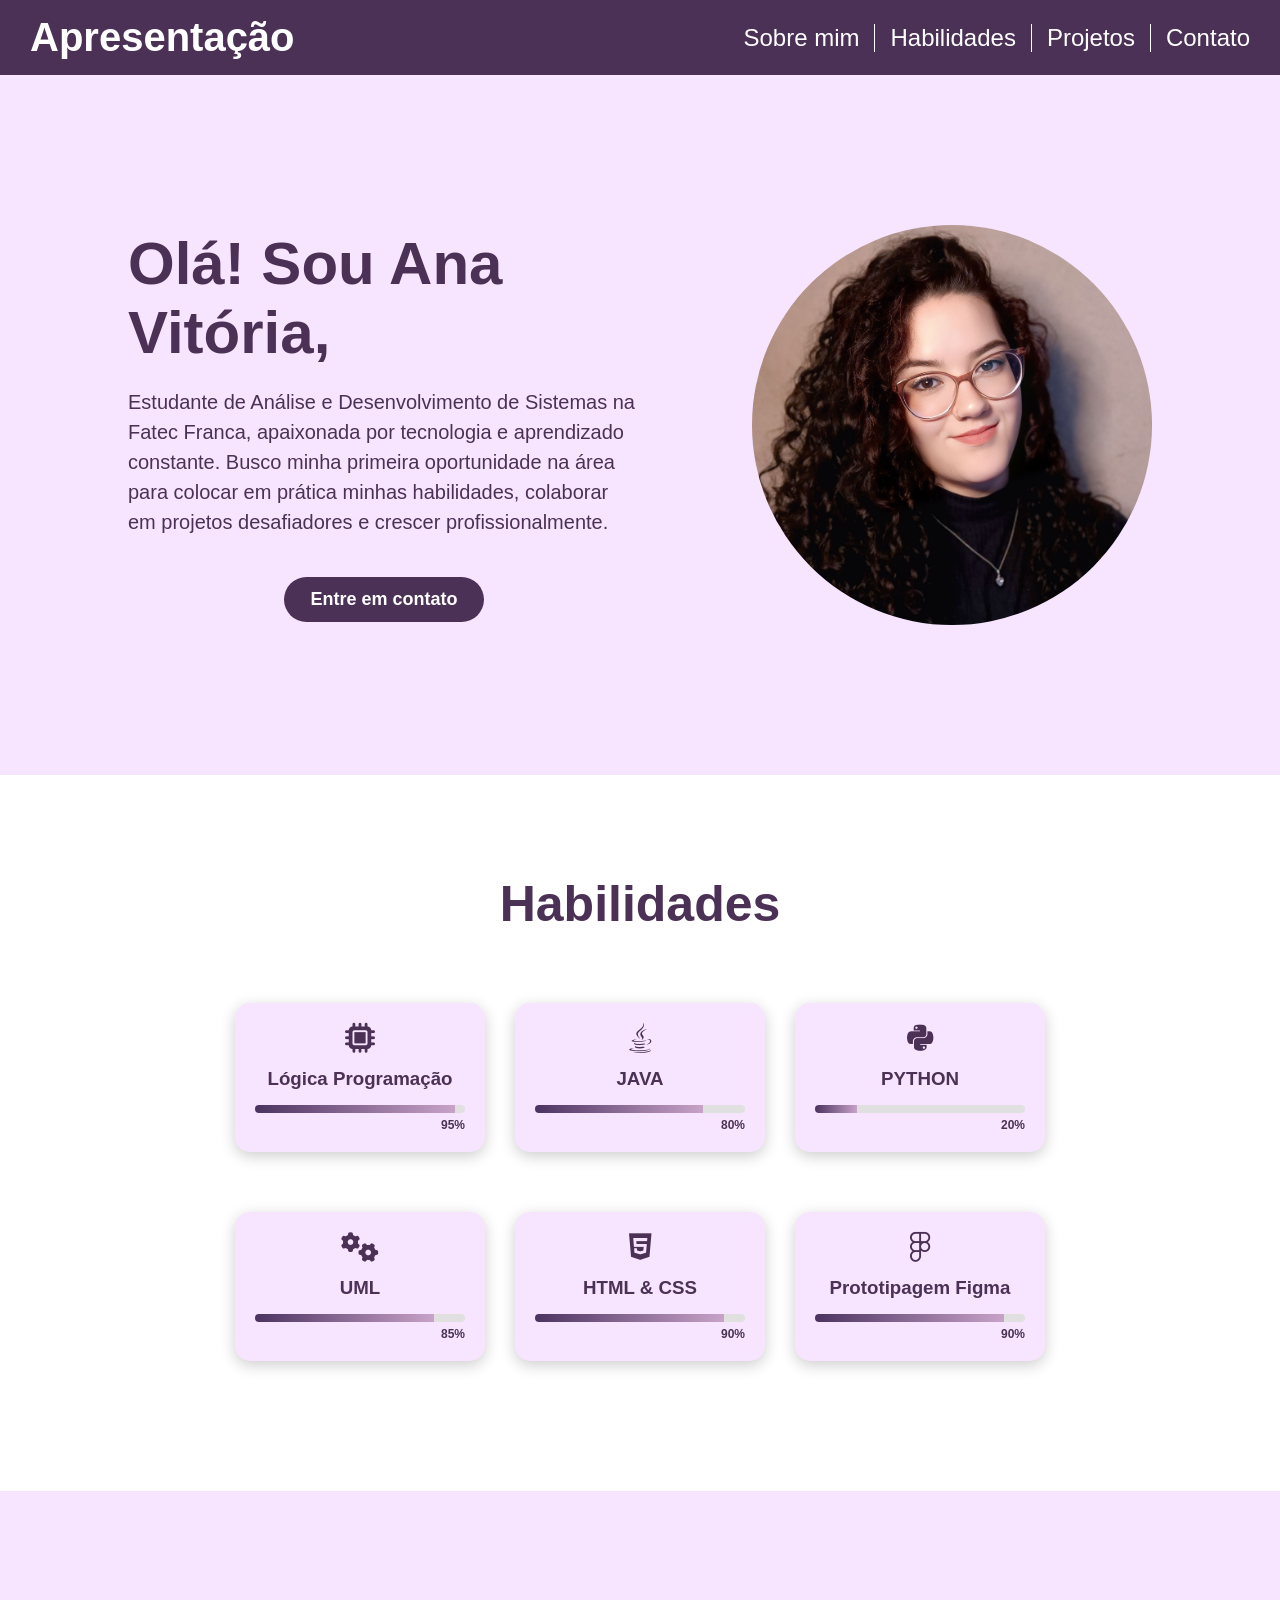
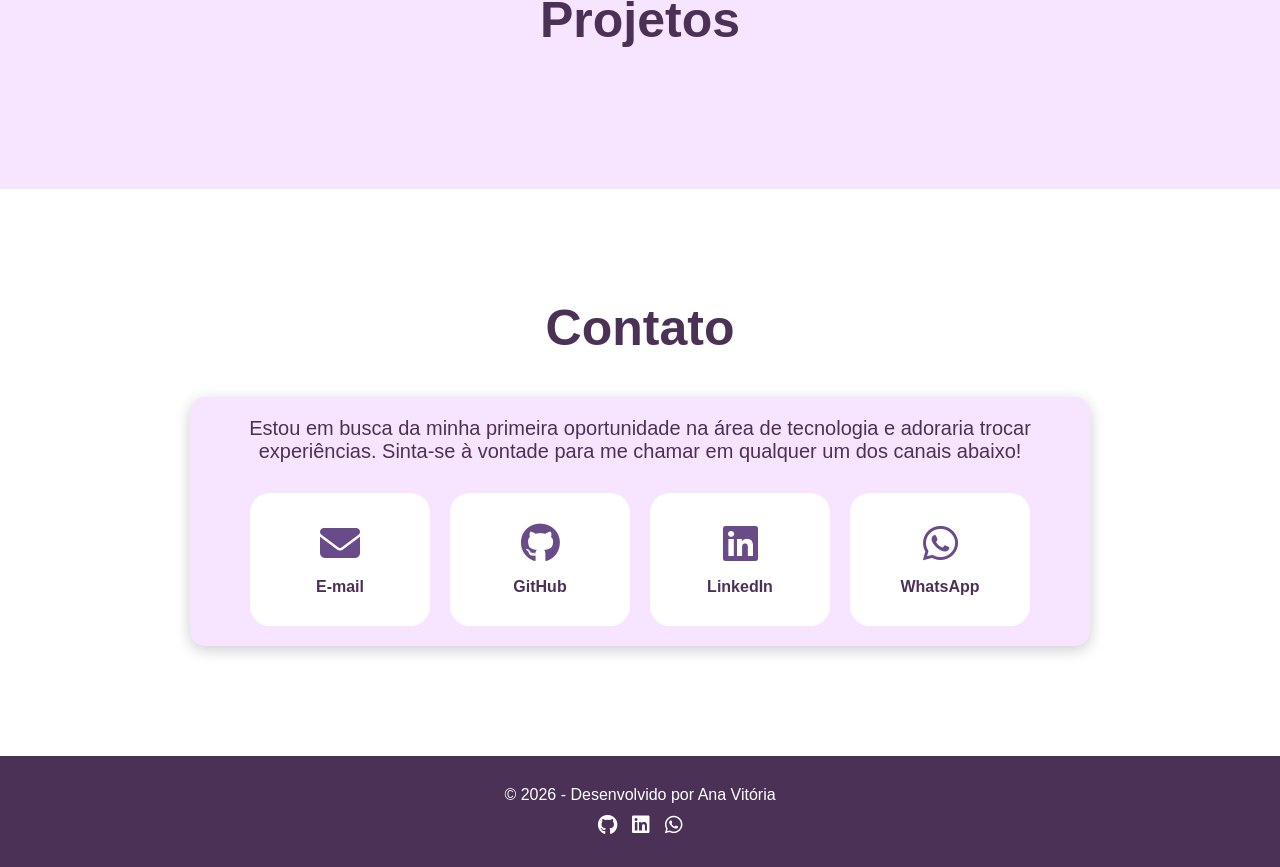
==== Meu site/MeuSite.html @ 36ffc727 "Add files via upload" ====
<!DOCTYPE html>
<html lang="pt-br">
<head>
    <meta charset="UTF-8">
    <meta name="viewport" content="width=device-width, initial-scale=1.0">
    <title>Portifólio</title>
    <link rel="stylesheet" href="MeuSite.css">
    <link rel="shortcut icon" href="MeuIcon.svg" type="image/x-icon">
    <link rel="stylesheet" href="https://cdnjs.cloudflare.com/ajax/libs/font-awesome/6.5.1/css/all.min.css">
</head>
<body>
    <header class="cabecalho">
        <h1>Apresentação</h1>
        <nav class="menu">
            <a href="#sobre">Sobre mim</a>
            <a href="#habilidades">Habilidades</a>
            <a href="#projetos">Projetos</a>
            <a href="#contato">Contato</a>
        </nav>
</header>

<section id="sobre" class="apresentacao">
    <div class="apresentacao_conteudo">
        <h1 class="apresentacao_titulo">Olá! Sou Ana Vitória,</h1>
        <p class="apresentacao_texto">
            Estudante de Análise e Desenvolvimento de Sistemas na Fatec Franca, apaixonada por tecnologia e aprendizado constante. Busco minha primeira oportunidade na área para colocar em prática minhas habilidades, colaborar em projetos desafiadores e crescer profissionalmente.
        </p>
        <a href="mailto:anavivi143@gmail.com" class="apresentacao_botao">Entre em contato</a>
    </div>
    <img src="MinhaFoto.jpg" alt="Foto Ana Vitória" class="apresentacao_foto">
</section>

<section id="habilidades" class="habilidades"> 
    <h2 class="subtitulos">Habilidades</h2>
    <div class="habilidades_conteudo">
        <div class="habilidades_card">
            <div class="habilidades_header">
                <i class="fas fa-microchip icon"></i>
                <h3>Lógica Programação</h3>
            </div>
            <div class="habilidades_barra">
                <div class="progresso_logica"></div>
            </div>
            <span class="porcentagem">95%</span>
        </div>

        <div class="habilidades_card">
            <div class="habilidades_header">
                <i class="fab fa-java icon"></i>
                <h3>JAVA</h3>
            </div>
            <div class="habilidades_barra">
                <div class="progresso_java"></div>
            </div>
            <span class="porcentagem">80%</span>
        </div>

        <div class="habilidades_card">
            <div class="habilidades_header">
                <i class="fab fa-python icon"></i>
                <h3>PYTHON</h3>
            </div>
            <div class="habilidades_barra">
                <div class="progresso_python"></div>
            </div>
            <span class="porcentagem">20%</span>
        </div>       
    </div>
    
    <div class="habilidades_conteudo">
        <div class="habilidades_card">
            <div class="habilidades_header">
                <i class="fas fa-gears icon"></i>
                <h3>UML</h3>
            </div>
            <div class="habilidades_barra">
                <div class="progresso_uml"></div>
            </div>
            <span class="porcentagem">85%</span>
        </div>

        <div class="habilidades_card">
            <div class="habilidades_header">
                <i class="fab fa-html5 icon"></i>
                <h3>HTML & CSS</h3>
            </div>
            <div class="habilidades_barra">
                <div class="progresso_html"></div>
            </div>
            <span class="porcentagem">90%</span>
        </div>

        <div class="habilidades_card">
            <div class="habilidades_header">
                <i class="fab fa-figma icon"></i>
                <h3>Prototipagem Figma</h3>
            </div>
            <div class="habilidades_barra">
                <div class="progresso_prototipagem"></div>
            </div>
            <span class="porcentagem">90%</span>
        </div> 
    </div>
    
</section>

<section id="projetos" class= "projetos">
<h2  class="subtitulos">Projetos</h2>
</section>

<section id="contato" class="contato">
<h2 class="subtitulos">Contato</h2>
<div class="contato_conteiner">
    <p class="contato_texto">Estou em busca da minha primeira oportunidade na área de tecnologia e adoraria trocar experiências. Sinta-se à vontade para me chamar em qualquer um dos canais abaixo!</p>
    <div class="contato_cards">
            <a href="mailto:anavivi143@gmail.com" class="contato_card">
                <i class="fas fa-envelope"></i>
                <span>E-mail</span>
            </a>
            
            <a href="https://github.com/AnaVi2402" target="_blank" class="contato_card">
                <i class="fab fa-github"></i>
                <span>GitHub</span>
            </a>
            
            <a href="https://linkedin.com/in/anavitióriaalves" target="_blank" class="contato_card">
                <i class="fab fa-linkedin"></i>
                <span>LinkedIn</span>
            </a>
            <a href="https://wa.me/5516992630679" target="_blank" class="contato_card">
                <i class="fab fa-whatsapp"></i>
                <span>WhatsApp</span>
            </a>
        </div>
</div>
</section>

<footer class="rodape">
    <div class="rodape_conteudo">
        <p>&copy; 2026 - Desenvolvido por Ana Vitória</p>
        <div class="rodape_redes">
            <a href="https://github.com/AnaVi2402" target="_blank"><i class="fab fa-github"></i></a>
            <a href="https://linkedin.com/in/anavitióriaalves" target="_blank"><i class="fab fa-linkedin"></i></a>
            <a href="https://wa.me/5516992630679" target="_blank"><i class="fab fa-whatsapp"></i></a>
        </div>
    </div>
</footer>

</body>
</html>
---- Meu site/MeuSite.css ----
/*Paleta de cor do meu site*/
:root{
    --cor-de-fundo: rgb(247, 229, 255);
    --cor-primaria: rgb(76, 49, 86);
    --cor-animacao: #6a4b8a;
    --cor-animacao-letra: #c29fe6;
    --cor-texto-header: white;
}

/*Fontes da página*/
:root {
    --font-título: 'Segoe UI', Tahoma, Geneva, Verdana, sans-serif;
    --font-body: 'Lucida Sans', 'Lucida Sans Regular', 'Lucida Grande', 'Lucida Sans Unicode', Geneva, Verdana, sans-serif
}

* { /*Colocado para zerar toda a fomatação que a página web coloca sozinha*/
    margin: 0;
    padding: 0;
    box-sizing: border-box;
}

body {
    background-color: var(--cor-de-fundo);
    }

    /*Cabeçalho*/
header {
    width: 100%;
}

.subtitulos {
    font-family: var(--font-título);
    font-size: 50px;          
    color: var(--cor-primaria);
    margin-bottom: 40px;
}

.cabecalho {
    background-color: var(--cor-primaria);
    height: 75px;
    list-style-type: none;
    color: var(--cor-texto-header);
    display: flex;
    flex-direction: row;
    align-items: center;
    justify-content: space-between;
    padding: 0 30px;
    /*Para fixar o menu no topo da página*/
    position: sticky;   
    top: 0;            
    z-index: 1000;
}
/*Título do cabeçalho*/
header h1{
    font-family: var(--font-título);
    font-size: 40px;

}

.menu {
    display: flex;
    gap: 15px; /*Espaço entre os links*/
}

/*Formatação para o menu dos links*/
.menu a{
    text-decoration: none;
    color: var(--cor-texto-header);
    font-family: var(--font-título);
    font-size: 24px;
    display: flex;
    border-right: 1px solid var(--cor-texto-header);
    padding-right: 15px; /*Espaço entre as barras*/
}

/*Formatação para quando passa o mouse em cima dos links*/
.menu a:hover {
    color: var(--cor-animacao-letra);
}

/*Formatação para tirar a última linha dos links*/
.menu a:last-child {
    border-right: none;
    padding-right: 0;
}

    /*Secção "Sobre mim"*/
.apresentacao { 
    display: flex;
    align-items: center;
    justify-content: space-between;
    padding: 150px 10%;
    gap: 30px        
}

/*Tamanho do título da secção*/
.apresentacao_titulo {
    font-family: var(--font-título);
    font-size: 60px;          
    color: var(--cor-primaria);   
}
.apresentacao_conteudo {
    display: flex;
    flex-direction: column;
    gap: 20px;
    width: 50%;
}
.apresentacao_texto {
    font-family: var(--font-body);
    color: var(--cor-primaria);
    font-size: 20px;
    line-height: 1.5;
}

/*Para deixar a foto redonda*/
.apresentacao_foto {
    width: 400px;             
    height: 400px;            
    border-radius: 50%;      
    object-fit: cover;        
}
.apresentacao_botao {
    display: inline-flex;      
    align-items: center;      
    justify-content: center;
    width: 200px;             
    margin-top: 20px;
    padding: 12px 0;
    margin-left: auto;        
    margin-right: auto;
    margin-top: 20px;
    background-color: var(--cor-primaria); 
    color: var(--cor-texto-header);
    text-decoration: none;
    border-radius: 25px; 
    font-weight: bold;
    font-size: 18px;
    font-family: var(--font-body);
    transition: background-color 0.3s ease;
}

.apresentacao_botao:hover {
    background-color: var(--cor-animacao);
    cursor: pointer;
}

    /*Secção "Habilidades"*/
.habilidades {
    display: flex;
    flex-direction: column; 
    align-items: center;
    padding: 100px 0;
    width: 100%;
    background-color: white;
}

.habilidades_conteudo {
    display: flex;
    justify-content: center;
    flex-wrap: wrap;
    gap: 30px;
    padding: 30px;
}

.habilidades_card {
    background-color: var(--cor-de-fundo);
    width: 250px;
    padding: 20px;
    border-radius: 15px;
    box-shadow: 0 4px 15px rgba(0, 0, 0, 0.2); 
    display: flex;
    flex-direction: column;
    align-items: center;    
    text-align: center;
}

.habilidades_header {
    display: flex;
    flex-direction: column;
    align-items: center;
    gap: 15px;
    margin-bottom: 15px;
    color: var(--cor-primaria);
    font-family: var(--font-título);
}

.icon {
    font-size: 30px;
    color: var(--cor-primaria)
}

.habilidades_barra {
    width: 100%;
    height: 8px;
    background-color: #e0e0e0;
    border-radius: 10px;
    overflow: hidden;
}

.progresso_java {
    width: 80%; 
    height: 100%;
    background: linear-gradient(90deg, #4B3361, #C8A2C8); 
}

.progresso_python {
    width: 20%; 
    height: 100%;
    background: linear-gradient(90deg, #4B3361, #C8A2C8); 
}

.progresso_html {
    width: 90%; 
    height: 100%;
    background: linear-gradient(90deg, #4B3361, #C8A2C8); 
}

.progresso_prototipagem {
    width: 90%; 
    height: 100%;
    background: linear-gradient(90deg, #4B3361, #C8A2C8); 
}

.progresso_logica {
    width: 95%; 
    height: 100%;
    background: linear-gradient(90deg, #4B3361, #C8A2C8); 
}

.progresso_uml {
    width: 85%; 
    height: 100%;
    background: linear-gradient(90deg, #4B3361, #C8A2C8); 
}

.porcentagem {
    align-self: flex-end;
    font-size: 12px;
    font-family: var(--font-body);
    margin-top: 5px;
    color: var(--cor-primaria);
    font-weight: bold;
}

    /*Secção "Projetos"*/
.projetos {
    display: flex;
    flex-direction: column; 
    align-items: center;
    padding: 100px 0;
    width: 100%;
}

    /*Secção "Contato"*/
.contato {
    display: flex;
    flex-direction: column; 
    align-items: center;
    padding: 110px 0;
    width: 100%;
    background-color: white;
}
.contato_conteiner {
    background-color: var(--cor-de-fundo);
    width: 900px;
    padding: 20px;
    border-radius: 15px;
    box-shadow: 0 4px 15px rgba(0, 0, 0, 0.2); 
    display: flex;
    flex-direction: column;
    align-items: center;    
    text-align: center;
    gap: 30px;
}
.contato_texto {
    font-family: var(--font-body);
    color: var(--cor-primaria);
    font-size: 20px;
    margin-left: 25px;
    margin-right: 25px;
}
.contato_cards{
    display: flex;
    justify-content: center;
    gap: 20px;
    flex-wrap: wrap;
}
.contato_card {
    background-color: #ffffff;
    text-decoration: none;
    color: var(--cor-primaria);
    padding: 30px;
    border-radius: 20px;
    width: 180px;
    display: flex;
    flex-direction: column;
    align-items: center;
    gap: 15px;
    transition: transform 0.3s ease, box-shadow 0.3s ease;
}

.contato_card i {
    font-size: 40px;
    color: var(--cor-animacao);
}

.contato_card span {
    font-family: var(--font-título);
    font-weight: bold;
}

.contato_card:hover {
    transform: translateY(-10px);
    box-shadow: 0 10px 20px rgba(106, 75, 138, 0.2);
}

    /*Secção "Rodapé"*/
.rodape {
    background-color: var(--cor-primaria);
    color: var(--cor-texto-header);
    padding: 30px 0;
    width: 100%;
    text-align: center;
}

.rodape_conteudo {
    display: flex;
    flex-direction: column;
    align-items: center;
    gap: 10px;
}

.rodape p {
    font-family: var(--font-body);
    font-size: 16px;
}

.rodape_redes {
    display: flex;
    gap: 15px;
}

.rodape_redes a {
    color: var(--cor-texto-header);
    font-size: 20px;
    transition: color 0.3s ease;
}

.rodape_redes a:hover {
    color: var(--cor-animacao-letra); /* Usa a cor de animação que você já definiu */
}
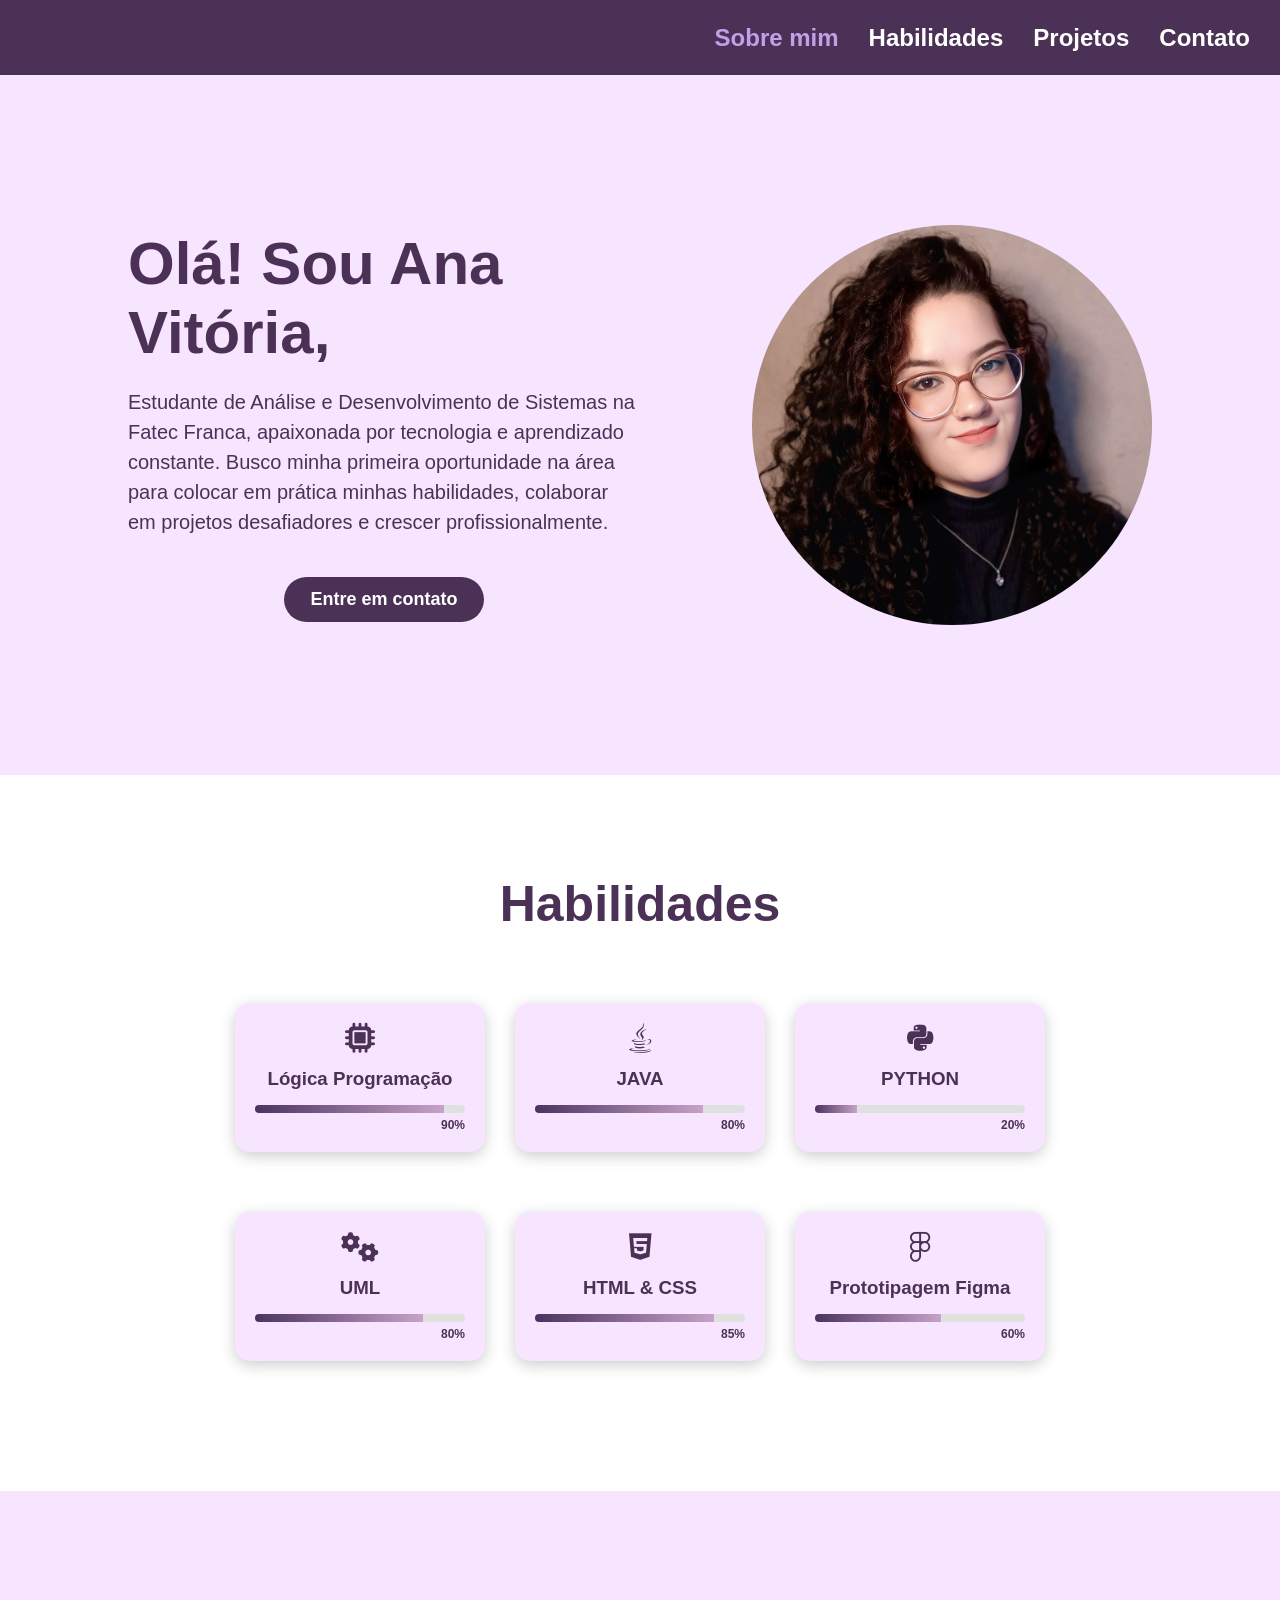
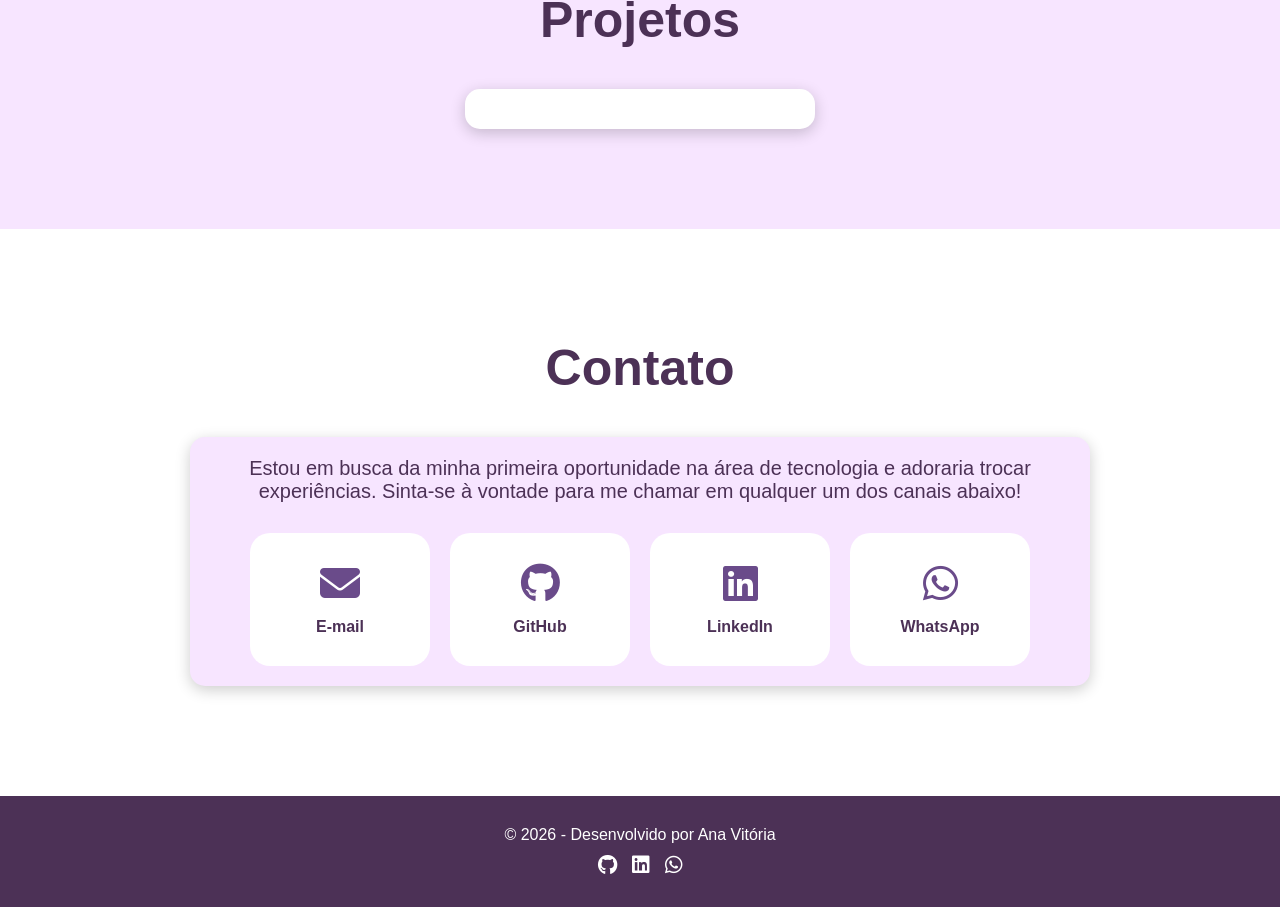
==== commit 97540e39: "Inclusão do JavaScript" ====
--- a/Meu site/MeuSite.html
+++ b/Meu site/MeuSite.html
@@ -10,7 +10,6 @@
 </head>
 <body>
     <header class="cabecalho">
-        <h1>Apresentação</h1>
         <nav class="menu">
             <a href="#sobre">Sobre mim</a>
             <a href="#habilidades">Habilidades</a>
@@ -41,7 +40,7 @@
             <div class="habilidades_barra">
                 <div class="progresso_logica"></div>
             </div>
-            <span class="porcentagem">95%</span>
+            <span class="porcentagem">90%</span>
         </div>
 
         <div class="habilidades_card">
@@ -76,7 +75,7 @@
             <div class="habilidades_barra">
                 <div class="progresso_uml"></div>
             </div>
-            <span class="porcentagem">85%</span>
+            <span class="porcentagem">80%</span>
         </div>
 
         <div class="habilidades_card">
@@ -87,7 +86,7 @@
             <div class="habilidades_barra">
                 <div class="progresso_html"></div>
             </div>
-            <span class="porcentagem">90%</span>
+            <span class="porcentagem">85%</span>
         </div>
 
         <div class="habilidades_card">
@@ -98,19 +97,23 @@
             <div class="habilidades_barra">
                 <div class="progresso_prototipagem"></div>
             </div>
-            <span class="porcentagem">90%</span>
+            <span class="porcentagem">60%</span>
         </div> 
     </div>
-    
 </section>
 
 <section id="projetos" class= "projetos">
 <h2  class="subtitulos">Projetos</h2>
+<div class ="projetos_conteudo">
+    <div>
+        
+    </div>
+</div>
 </section>
 
 <section id="contato" class="contato">
 <h2 class="subtitulos">Contato</h2>
-<div class="contato_conteiner">
+<div class="contato_conteudo">
     <p class="contato_texto">Estou em busca da minha primeira oportunidade na área de tecnologia e adoraria trocar experiências. Sinta-se à vontade para me chamar em qualquer um dos canais abaixo!</p>
     <div class="contato_cards">
             <a href="mailto:anavivi143@gmail.com" class="contato_card">
@@ -123,7 +126,7 @@
                 <span>GitHub</span>
             </a>
             
-            <a href="https://linkedin.com/in/anavitióriaalves" target="_blank" class="contato_card">
+            <a href="https://linkedin.com/in/anavitoriaalves" target="_blank" class="contato_card">
                 <i class="fab fa-linkedin"></i>
                 <span>LinkedIn</span>
             </a>
@@ -140,11 +143,12 @@
         <p>&copy; 2026 - Desenvolvido por Ana Vitória</p>
         <div class="rodape_redes">
             <a href="https://github.com/AnaVi2402" target="_blank"><i class="fab fa-github"></i></a>
-            <a href="https://linkedin.com/in/anavitióriaalves" target="_blank"><i class="fab fa-linkedin"></i></a>
+            <a href="https://linkedin.com/in/anavitoriaalves" target="_blank"><i class="fab fa-linkedin"></i></a>
             <a href="https://wa.me/5516992630679" target="_blank"><i class="fab fa-whatsapp"></i></a>
         </div>
     </div>
 </footer>
 
+<script src="MeuSite.js"></script>
 </body>
 </html>
--- a/Meu site/MeuSite.css
+++ b/Meu site/MeuSite.css
@@ -45,21 +45,16 @@
     align-items: center;
     justify-content: space-between;
     padding: 0 30px;
-    /*Para fixar o menu no topo da página*/
     position: sticky;   
     top: 0;            
     z-index: 1000;
 }
-/*Título do cabeçalho*/
-header h1{
-    font-family: var(--font-título);
-    font-size: 40px;
-
-}
 
 .menu {
     display: flex;
-    gap: 15px; /*Espaço entre os links*/
+    gap: 30px; 
+    margin-left: auto;
+    font-weight: bold;
 }
 
 /*Formatação para o menu dos links*/
@@ -69,8 +64,11 @@
     font-family: var(--font-título);
     font-size: 24px;
     display: flex;
-    border-right: 1px solid var(--cor-texto-header);
-    padding-right: 15px; /*Espaço entre as barras*/
+}
+
+.menu a.ativo {
+    color: var(--cor-animacao-letra); 
+    font-weight: bold;
 }
 
 /*Formatação para quando passa o mouse em cima dos links*/
@@ -93,7 +91,6 @@
     gap: 30px        
 }
 
-/*Tamanho do título da secção*/
 .apresentacao_titulo {
     font-family: var(--font-título);
     font-size: 60px;          
@@ -172,6 +169,12 @@
     flex-direction: column;
     align-items: center;    
     text-align: center;
+    transition: transform 0.3s ease, box-shadow 0.3s ease;
+}
+
+.habilidades_card:hover {
+    transform: translateY(-10px);
+    box-shadow: 0 10px 20px rgba(106, 75, 138, 0.2);
 }
 
 .habilidades_header {
@@ -210,25 +213,25 @@
 }
 
 .progresso_html {
+    width: 85%; 
+    height: 100%;
+    background: linear-gradient(90deg, #4B3361, #C8A2C8); 
+}
+
+.progresso_prototipagem {
+    width: 60%; 
+    height: 100%;
+    background: linear-gradient(90deg, #4B3361, #C8A2C8); 
+}
+
+.progresso_logica {
     width: 90%; 
     height: 100%;
     background: linear-gradient(90deg, #4B3361, #C8A2C8); 
 }
 
-.progresso_prototipagem {
-    width: 90%; 
-    height: 100%;
-    background: linear-gradient(90deg, #4B3361, #C8A2C8); 
-}
-
-.progresso_logica {
-    width: 95%; 
-    height: 100%;
-    background: linear-gradient(90deg, #4B3361, #C8A2C8); 
-}
-
 .progresso_uml {
-    width: 85%; 
+    width: 80%; 
     height: 100%;
     background: linear-gradient(90deg, #4B3361, #C8A2C8); 
 }
@@ -251,6 +254,24 @@
     width: 100%;
 }
 
+.projetos_conteudo{
+    background-color: var(--cor-texto-header);
+    width: 350px;
+    padding: 20px;
+    border-radius: 15px;
+    box-shadow: 0 4px 15px rgba(0, 0, 0, 0.2); 
+    display: flex;
+    flex-direction: column;
+    align-items: center;    
+    text-align: center;
+    transition: transform 0.3s ease, box-shadow 0.3s ease;
+}
+
+.projetos_conteudo:hover {
+    transform: translateY(-10px);
+    box-shadow: 0 10px 20px rgba(106, 75, 138, 0.2);
+}
+
     /*Secção "Contato"*/
 .contato {
     display: flex;
@@ -260,7 +281,7 @@
     width: 100%;
     background-color: white;
 }
-.contato_conteiner {
+.contato_conteudo {
     background-color: var(--cor-de-fundo);
     width: 900px;
     padding: 20px;
@@ -343,9 +364,10 @@
 .rodape_redes a {
     color: var(--cor-texto-header);
     font-size: 20px;
-    transition: color 0.3s ease;
-}
-
+    transition: color 0.3s ease; /*Define o tempo da animação para a mudança de cor*/
+}
+
+/*Muda de cor quanto passar o mouse em cima do ícones do rodapé*/
 .rodape_redes a:hover {
-    color: var(--cor-animacao-letra); /* Usa a cor de animação que você já definiu */
+    color: var(--cor-animacao-letra); 
 }
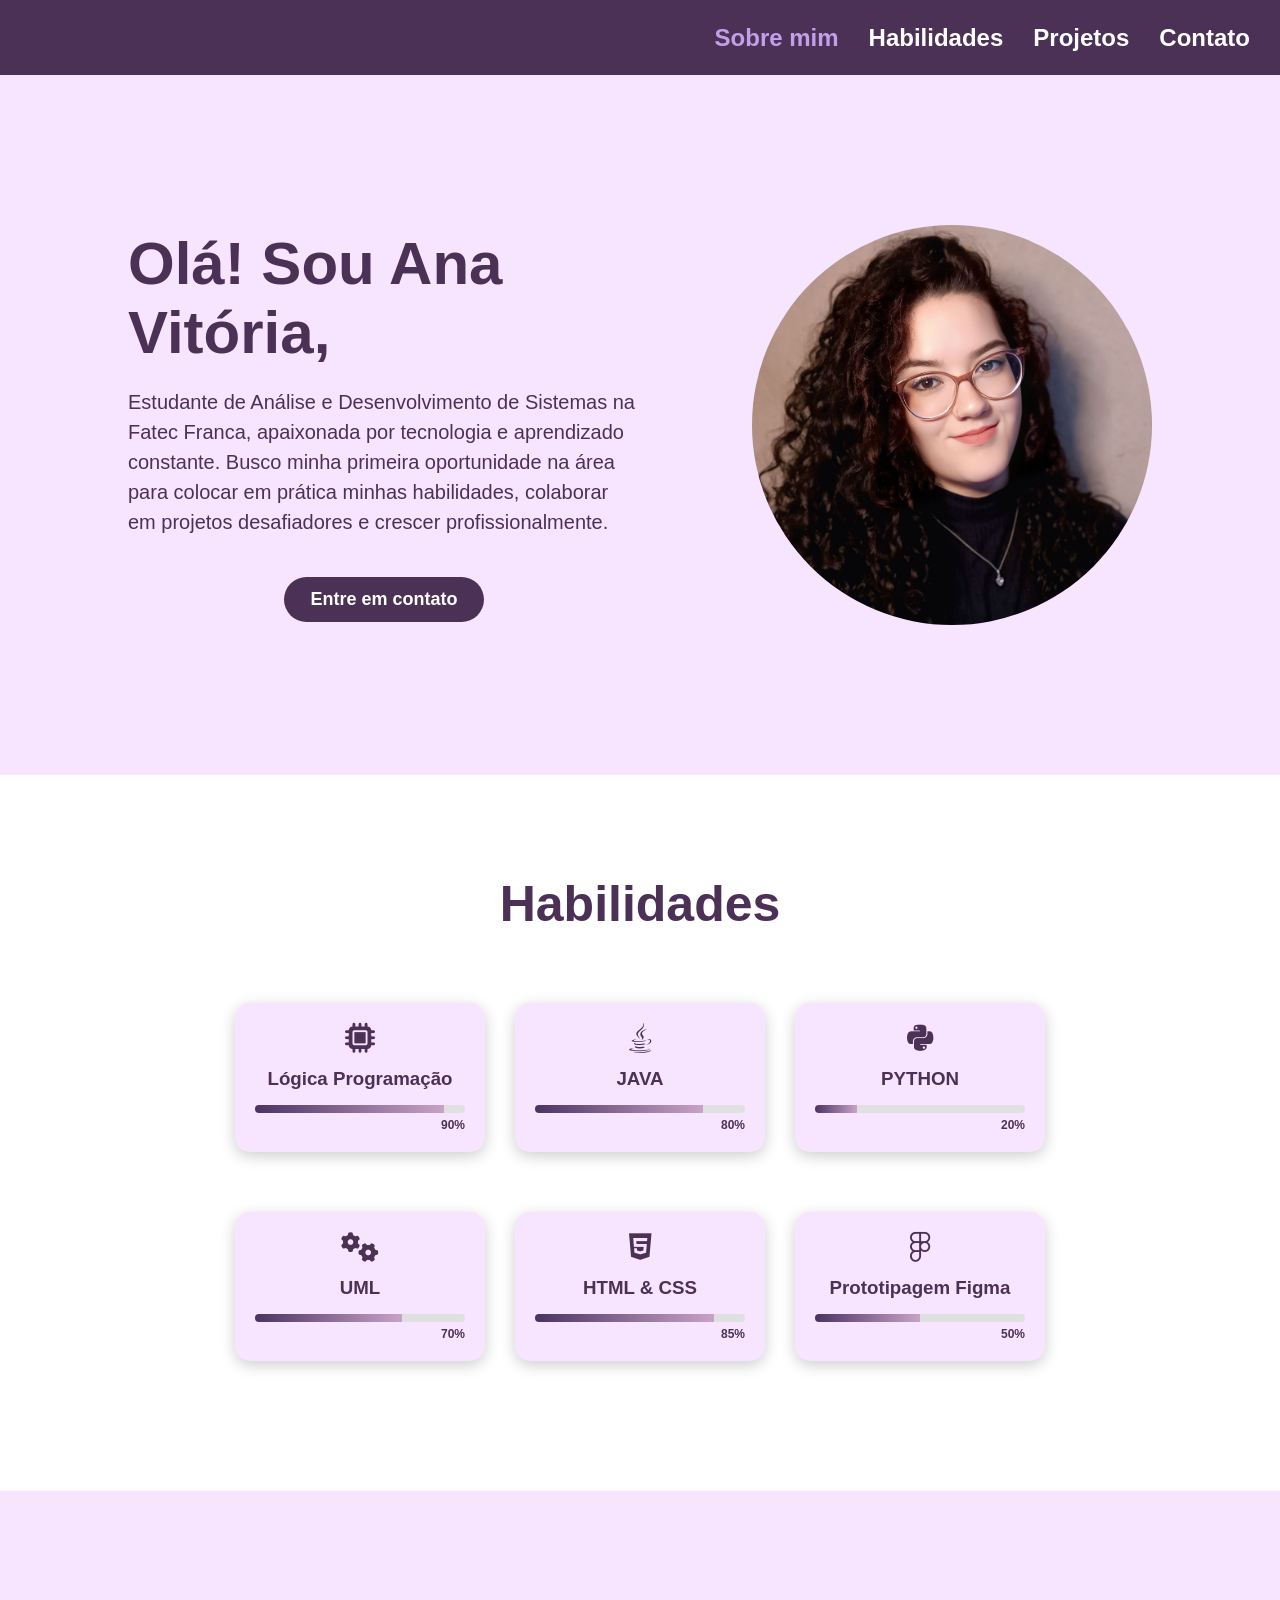
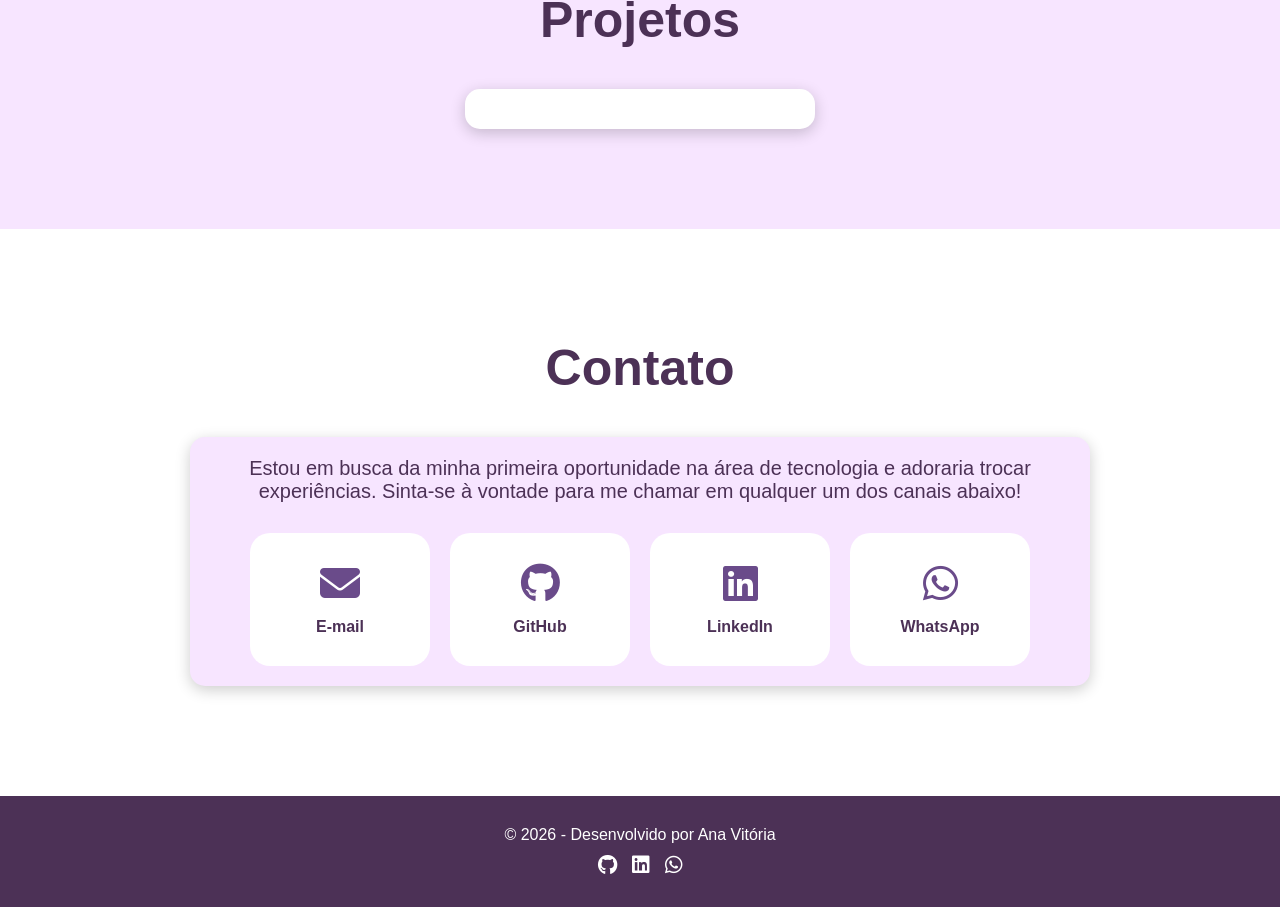
==== commit 2ee1642b: "Alteração das porcentagens" ====
--- a/Meu site/MeuSite.html
+++ b/Meu site/MeuSite.html
@@ -75,7 +75,7 @@
             <div class="habilidades_barra">
                 <div class="progresso_uml"></div>
             </div>
-            <span class="porcentagem">80%</span>
+            <span class="porcentagem">70%</span>
         </div>
 
         <div class="habilidades_card">
@@ -97,7 +97,7 @@
             <div class="habilidades_barra">
                 <div class="progresso_prototipagem"></div>
             </div>
-            <span class="porcentagem">60%</span>
+            <span class="porcentagem">50%</span>
         </div> 
     </div>
 </section>
--- a/Meu site/MeuSite.css
+++ b/Meu site/MeuSite.css
@@ -219,7 +219,7 @@
 }
 
 .progresso_prototipagem {
-    width: 60%; 
+    width: 50%; 
     height: 100%;
     background: linear-gradient(90deg, #4B3361, #C8A2C8); 
 }
@@ -231,7 +231,7 @@
 }
 
 .progresso_uml {
-    width: 80%; 
+    width: 70%; 
     height: 100%;
     background: linear-gradient(90deg, #4B3361, #C8A2C8); 
 }
